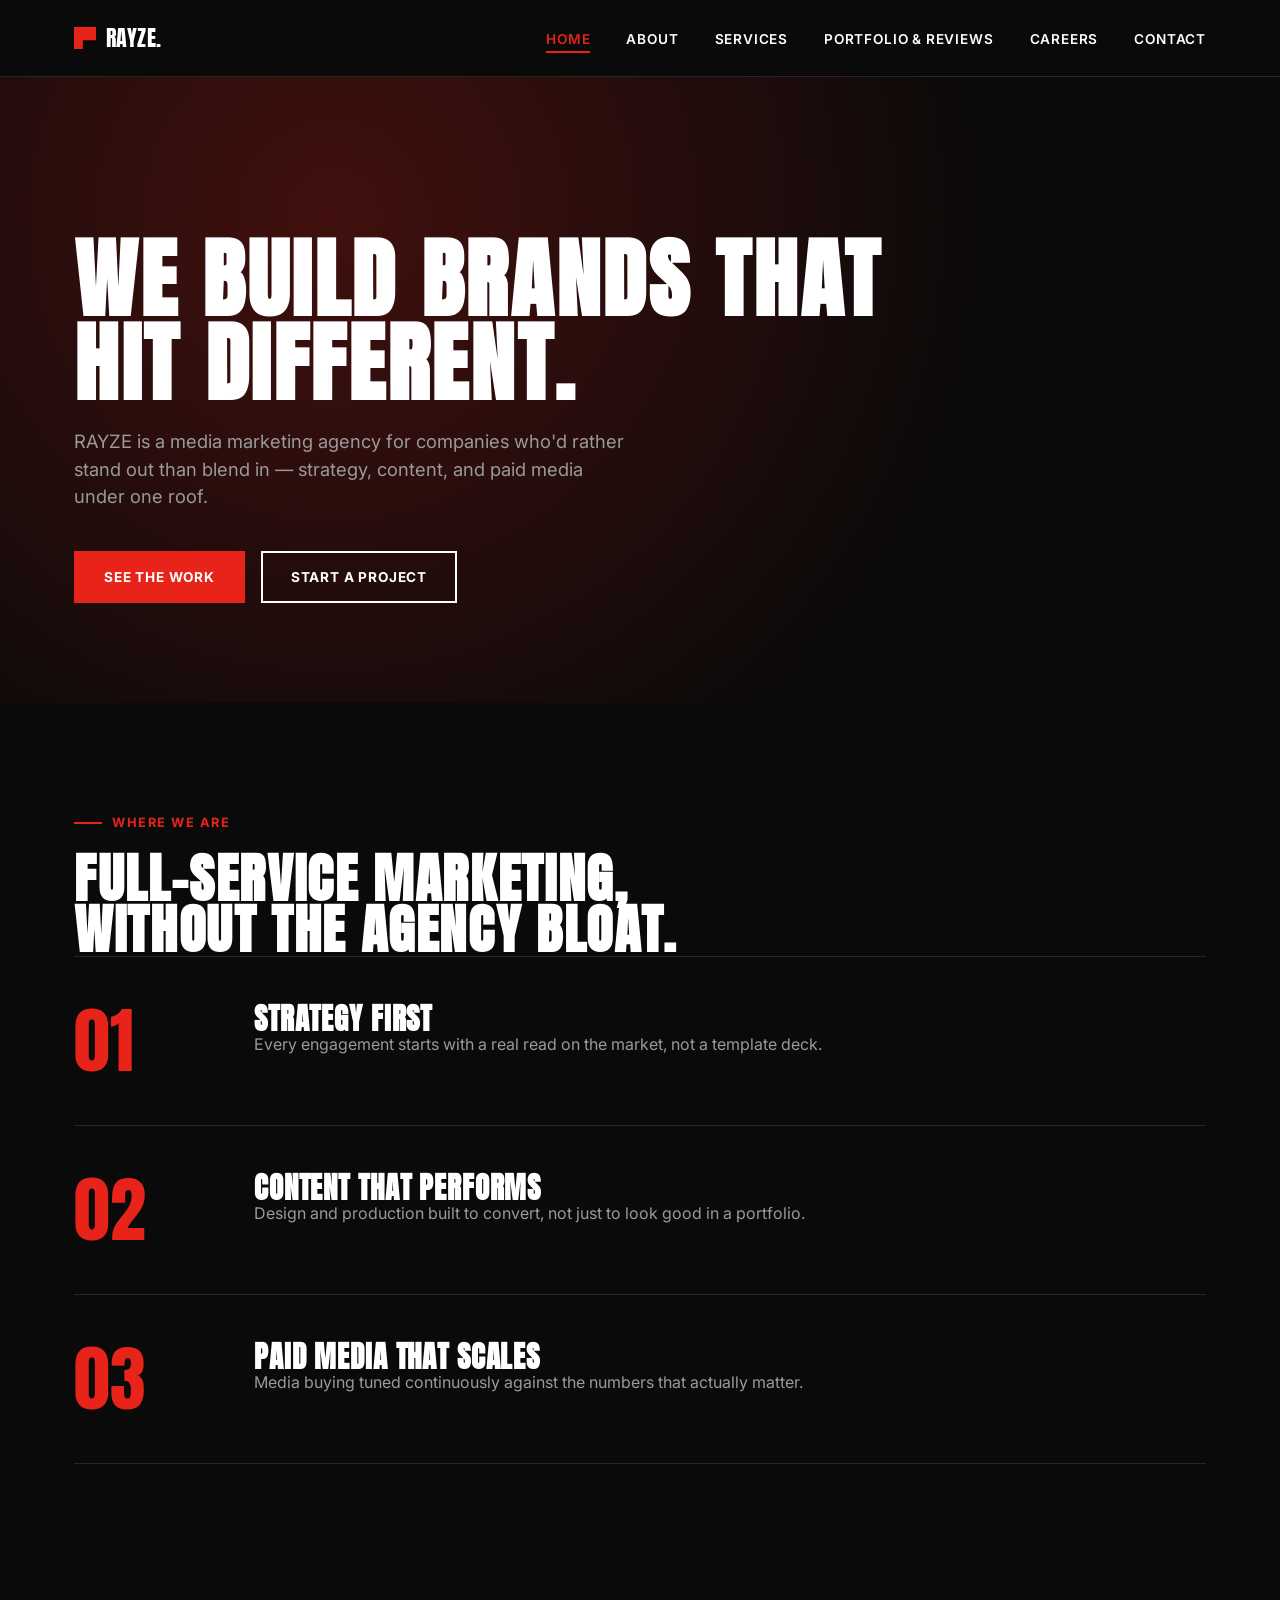
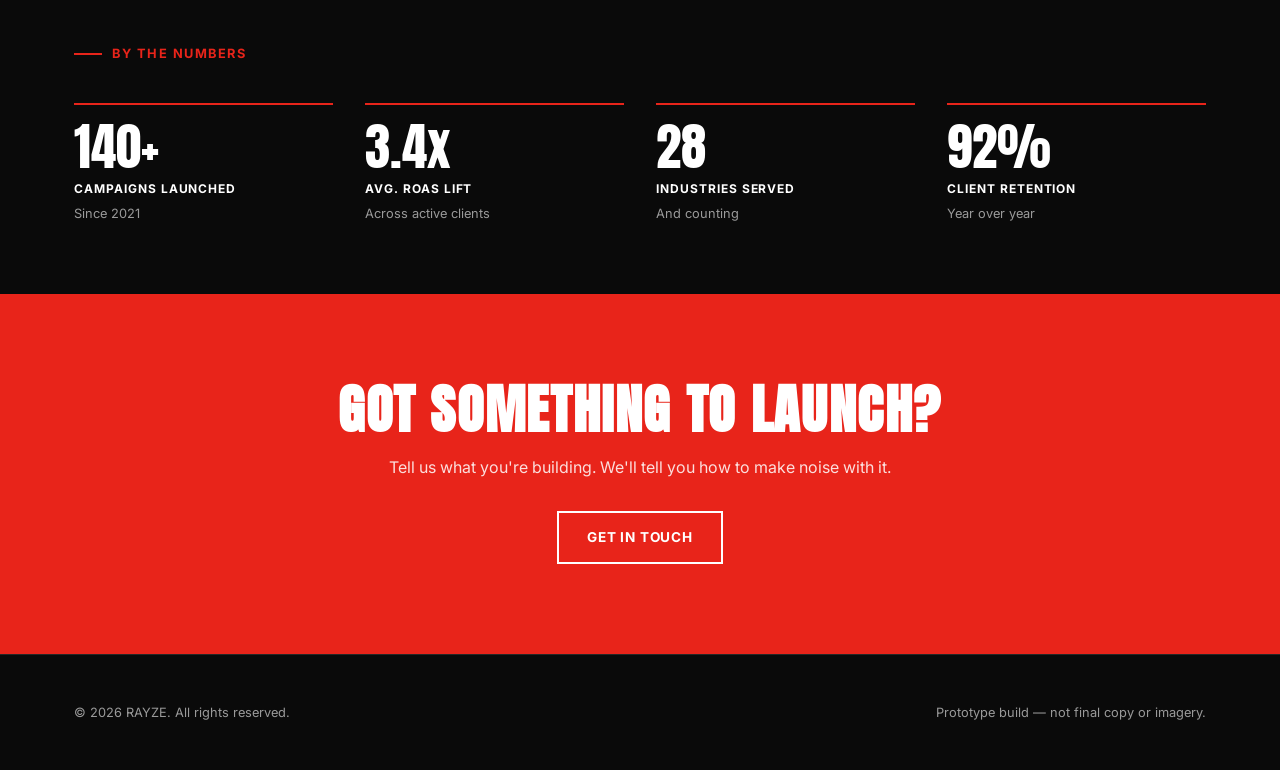
==== frontend/index.html @ 59b3254e "Initial commit: FastAPI backend scaffold + frontend prototype" ====
<!doctype html>
<html lang="en">
<head>
<meta charset="UTF-8">
<meta name="viewport" content="width=device-width, initial-scale=1.0">
<title>RAYZE — Media Marketing Agency</title>
<link rel="stylesheet" href="css/style.css">
</head>
<body>

<header class="site-header">
  <div class="container">
    <a href="index.html" class="logo"><span class="logo-mark"></span>RAYZE.</a>
    <nav>
      <ul class="nav-links">
        <li><a href="index.html">Home</a></li>
        <li><a href="about.html">About</a></li>
        <li><a href="services.html">Services</a></li>
        <li><a href="work.html">Portfolio &amp; Reviews</a></li>
        <li><a href="careers.html">Careers</a></li>
        <li><a href="contact.html">Contact</a></li>
      </ul>
    </nav>
    <button class="nav-toggle" aria-label="Toggle menu">Menu</button>
  </div>
</header>

<main>

  <section class="hero">
    <div class="container">
      <h1>We build brands that hit different.</h1>
      <p class="lede">RAYZE is a media marketing agency for companies who'd rather stand out
        than blend in — strategy, content, and paid media under one roof.</p>
      <div class="actions">
        <a href="work.html" class="btn btn-primary">See the work</a>
        <a href="contact.html" class="btn">Start a project</a>
      </div>
    </div>
  </section>

  <section class="section">
    <div class="container">
      <div class="overline">Where we are</div>
      <h2 class="reveal">Full-service marketing,<br>without the agency bloat.</h2>

      <div class="numbered-section reveal">
        <div class="num">01</div>
        <div>
          <h3>Strategy first</h3>
          <p>Every engagement starts with a real read on the market, not a template deck.</p>
        </div>
      </div>
      <div class="numbered-section reveal">
        <div class="num">02</div>
        <div>
          <h3>Content that performs</h3>
          <p>Design and production built to convert, not just to look good in a portfolio.</p>
        </div>
      </div>
      <div class="numbered-section reveal">
        <div class="num">03</div>
        <div>
          <h3>Paid media that scales</h3>
          <p>Media buying tuned continuously against the numbers that actually matter.</p>
        </div>
      </div>
    </div>
  </section>

  <section class="section-tight">
    <div class="container reveal">
      <div class="overline">By the numbers</div>
      <div class="stats-row">
        <div class="stat">
          <div class="stat-number">140+</div>
          <div class="stat-label">Campaigns launched</div>
          <div class="stat-delta">Since 2021</div>
        </div>
        <div class="stat">
          <div class="stat-number">3.4x</div>
          <div class="stat-label">Avg. ROAS lift</div>
          <div class="stat-delta">Across active clients</div>
        </div>
        <div class="stat">
          <div class="stat-number">28</div>
          <div class="stat-label">Industries served</div>
          <div class="stat-delta">And counting</div>
        </div>
        <div class="stat">
          <div class="stat-number">92%</div>
          <div class="stat-label">Client retention</div>
          <div class="stat-delta">Year over year</div>
        </div>
      </div>
    </div>
  </section>

  <section class="cta-block reveal">
    <div class="container">
      <h2>Got something to launch?</h2>
      <p>Tell us what you're building. We'll tell you how to make noise with it.</p>
      <a href="contact.html" class="btn">Get in touch</a>
    </div>
  </section>

</main>

<footer class="site-footer">
  <div class="container">
    <span>&copy; 2026 RAYZE. All rights reserved.</span>
    <span>Prototype build — not final copy or imagery.</span>
  </div>
</footer>

<script type="module" src="js/main.js"></script>
</body>
</html>
---- frontend/css/style.css ----
@import url('https://fonts.googleapis.com/css2?family=Anton&family=Inter:wght@400;500;600;700&display=swap');

:root {
  --bg: #0a0a0a;
  --bg-raised: #141414;
  --red: #e8241a;
  --white: #ffffff;
  --muted: #9a9a9a;
  --border: #262626;

  --font-display: 'Anton', Impact, 'Arial Narrow Bold', sans-serif;
  --font-body: 'Inter', -apple-system, Segoe UI, sans-serif;

  --container: 1180px;
  --gutter: 24px;
}

* { box-sizing: border-box; }

html { scroll-behavior: smooth; }

body {
  margin: 0;
  background: var(--bg);
  color: var(--white);
  font-family: var(--font-body);
  font-weight: 400;
  line-height: 1.5;
  -webkit-font-smoothing: antialiased;
}

img { max-width: 100%; display: block; }

a { color: inherit; text-decoration: none; }

.container {
  max-width: var(--container);
  margin: 0 auto;
  padding: 0 var(--gutter);
}

h1, h2, h3 {
  font-family: var(--font-display);
  text-transform: uppercase;
  letter-spacing: 0.03em;
  line-height: 0.95;
  margin: 0;
}

h1 { font-size: clamp(2.6rem, 7vw, 5.5rem); }
h2 { font-size: clamp(2rem, 4.5vw, 3.4rem); }
h3 { font-size: clamp(1.3rem, 2.5vw, 1.8rem); }

p { color: var(--muted); margin: 0; }

/* ---------- Header / Nav ---------- */

.site-header {
  position: sticky;
  top: 0;
  z-index: 50;
  background: rgba(10, 10, 10, 0.9);
  backdrop-filter: blur(6px);
  border-bottom: 1px solid var(--border);
}

.site-header .container {
  display: flex;
  align-items: center;
  justify-content: space-between;
  height: 76px;
}

.logo {
  display: flex;
  align-items: center;
  gap: 10px;
  font-family: var(--font-display);
  font-size: 1.4rem;
  letter-spacing: 0.02em;
}

.logo-mark {
  width: 22px;
  height: 22px;
  background: var(--red);
  clip-path: polygon(0 0, 100% 0, 100% 60%, 40% 60%, 40% 100%, 0 100%);
}

.nav-links {
  display: flex;
  gap: 36px;
  list-style: none;
  margin: 0;
  padding: 0;
}

.nav-links a {
  position: relative;
  font-size: 0.85rem;
  font-weight: 600;
  text-transform: uppercase;
  letter-spacing: 0.06em;
  padding: 6px 0;
}

.nav-links a::after {
  content: '';
  position: absolute;
  left: 0;
  bottom: 0;
  width: 100%;
  height: 2px;
  background: var(--red);
  transform: scaleX(0);
  transform-origin: right;
  transition: transform 0.3s ease;
}

.nav-links a:hover::after,
.nav-links a.active::after {
  transform: scaleX(1);
  transform-origin: left;
}

.nav-links a.active { color: var(--red); }

.nav-toggle {
  display: none;
  background: none;
  border: 1px solid var(--border);
  color: var(--white);
  font-size: 0.8rem;
  text-transform: uppercase;
  letter-spacing: 0.06em;
  padding: 8px 14px;
  cursor: pointer;
}

@media (max-width: 780px) {
  .nav-links {
    position: absolute;
    top: 76px;
    left: 0;
    right: 0;
    background: var(--bg);
    border-bottom: 1px solid var(--border);
    flex-direction: column;
    gap: 0;
    padding: 8px var(--gutter) 20px;
    display: none;
  }
  .nav-links.open { display: flex; }
  .nav-links a { display: block; padding: 12px 0; }
  .nav-toggle { display: block; }
}

/* ---------- Buttons ---------- */

.btn {
  display: inline-flex;
  align-items: center;
  gap: 10px;
  padding: 14px 28px;
  font-family: var(--font-body);
  font-weight: 700;
  font-size: 0.85rem;
  text-transform: uppercase;
  letter-spacing: 0.06em;
  border: 2px solid var(--white);
  background: transparent;
  color: var(--white);
  cursor: pointer;
  transition: background 0.25s ease, color 0.25s ease, border-color 0.25s ease;
}

.btn:hover { background: var(--white); color: var(--bg); }

.btn-primary {
  border-color: var(--red);
  background: var(--red);
  color: var(--white);
}

.btn-primary:hover {
  background: transparent;
  color: var(--red);
}

/* ---------- Sections / layout helpers ---------- */

.section { padding: 110px 0; }
.section-tight { padding: 70px 0; }

.overline {
  display: flex;
  align-items: center;
  gap: 10px;
  font-size: 0.8rem;
  font-weight: 700;
  text-transform: uppercase;
  letter-spacing: 0.12em;
  color: var(--red);
  margin-bottom: 20px;
}

.overline::before {
  content: '';
  width: 28px;
  height: 2px;
  background: var(--red);
}

.numbered-section {
  display: grid;
  grid-template-columns: 140px 1fr;
  gap: 40px;
  padding: 48px 0;
  border-top: 1px solid var(--border);
}

.numbered-section:last-child { border-bottom: 1px solid var(--border); }

.numbered-section .num {
  font-family: var(--font-display);
  font-size: 4.5rem;
  color: var(--red);
  line-height: 1;
}

@media (max-width: 640px) {
  .numbered-section { grid-template-columns: 1fr; gap: 12px; }
  .numbered-section .num { font-size: 3rem; }
}

.grid-2 { display: grid; grid-template-columns: 1fr 1fr; gap: 40px; }
.grid-3 { display: grid; grid-template-columns: repeat(3, 1fr); gap: 32px; }
@media (max-width: 900px) { .grid-2, .grid-3 { grid-template-columns: 1fr; } }

/* ---------- Stat callouts ---------- */

.stats-row {
  display: grid;
  grid-template-columns: repeat(4, 1fr);
  gap: 32px;
  margin-top: 40px;
}

@media (max-width: 780px) { .stats-row { grid-template-columns: repeat(2, 1fr); } }

.stat {
  border-top: 2px solid var(--red);
  padding-top: 16px;
}

.stat .stat-number {
  font-family: var(--font-display);
  font-size: clamp(2.4rem, 4vw, 3.4rem);
  line-height: 1;
}

.stat .stat-label {
  margin-top: 8px;
  font-size: 0.75rem;
  font-weight: 700;
  text-transform: uppercase;
  letter-spacing: 0.08em;
  color: var(--white);
}

.stat .stat-delta {
  margin-top: 6px;
  font-size: 0.8rem;
  color: var(--muted);
}

/* ---------- Red full-bleed CTA block ---------- */

.cta-block {
  background: var(--red);
  padding: 90px 0;
  text-align: center;
}

.cta-block h2 { color: var(--white); }
.cta-block p { color: rgba(255,255,255,0.85); max-width: 560px; margin: 20px auto 32px; }
.cta-block .btn { border-color: var(--white); }
.cta-block .btn:hover { background: var(--white); color: var(--red); }

/* ---------- Hero ---------- */

.hero {
  position: relative;
  padding: 160px 0 100px;
  overflow: hidden;
}

.hero::before {
  content: '';
  position: absolute;
  inset: -20% -10%;
  background: radial-gradient(circle at 30% 30%, rgba(232,36,26,0.25), transparent 55%);
  z-index: 0;
  transform: translateY(var(--parallax, 0px));
  will-change: transform;
}

.hero .container { position: relative; z-index: 1; }

.hero h1 { max-width: 900px; }
.hero p.lede { font-size: 1.15rem; max-width: 560px; margin-top: 24px; }
.hero .actions { margin-top: 40px; display: flex; gap: 16px; flex-wrap: wrap; }

/* ---------- Cards ---------- */

.card {
  background: var(--bg-raised);
  border: 1px solid var(--border);
  padding: 24px;
  display: flex;
  flex-direction: column;
  gap: 12px;
}

.portfolio-card .cover {
  width: 100%;
  aspect-ratio: 4 / 3;
  background: linear-gradient(135deg, #1c1c1c, #262626);
  border: 1px solid var(--border);
  display: flex;
  align-items: center;
  justify-content: center;
  color: var(--muted);
  font-size: 0.75rem;
  text-transform: uppercase;
  letter-spacing: 0.08em;
  overflow: hidden;
}

.portfolio-card .cover img { width: 100%; height: 100%; object-fit: cover; }

.portfolio-card .category {
  font-size: 0.7rem;
  font-weight: 700;
  text-transform: uppercase;
  letter-spacing: 0.08em;
  color: var(--red);
}

.review-card .stars { color: var(--red); letter-spacing: 3px; font-size: 0.9rem; }
.review-card .quote { color: var(--white); font-size: 1.05rem; }
.review-card .client { font-size: 0.8rem; text-transform: uppercase; letter-spacing: 0.06em; color: var(--muted); }

.job-card { flex-direction: row; align-items: center; justify-content: space-between; flex-wrap: wrap; gap: 16px; }
.job-card .meta { font-size: 0.78rem; color: var(--muted); text-transform: uppercase; letter-spacing: 0.06em; }

.empty-state {
  border: 1px dashed var(--border);
  padding: 48px 24px;
  text-align: center;
  color: var(--muted);
  text-transform: uppercase;
  font-size: 0.85rem;
  letter-spacing: 0.06em;
}

/* ---------- Forms ---------- */

.form-field { margin-bottom: 22px; }

.form-field label {
  display: block;
  font-size: 0.75rem;
  font-weight: 700;
  text-transform: uppercase;
  letter-spacing: 0.08em;
  margin-bottom: 8px;
  color: var(--white);
}

.form-field input,
.form-field textarea {
  width: 100%;
  background: var(--bg-raised);
  border: 1px solid var(--border);
  color: var(--white);
  font-family: var(--font-body);
  font-size: 0.95rem;
  padding: 14px 16px;
  border-radius: 0;
}

.form-field input:focus,
.form-field textarea:focus {
  outline: none;
  border-color: var(--red);
}

.form-field textarea { resize: vertical; min-height: 140px; }

.honeypot-field {
  position: absolute;
  left: -9999px;
  width: 1px;
  height: 1px;
  overflow: hidden;
}

.form-status {
  margin-top: 18px;
  font-size: 0.85rem;
  font-weight: 600;
}

.form-status.success { color: #3fbf6f; }
.form-status.error { color: var(--red); }

/* ---------- Footer ---------- */

.site-footer {
  border-top: 1px solid var(--border);
  padding: 48px 0;
  color: var(--muted);
  font-size: 0.8rem;
}

.site-footer .container {
  display: flex;
  justify-content: space-between;
  flex-wrap: wrap;
  gap: 16px;
}

/* ---------- Scroll reveal ---------- */

.reveal {
  opacity: 0;
  transform: translateY(24px);
  transition: opacity 0.7s ease, transform 0.7s ease;
}

.reveal.in-view {
  opacity: 1;
  transform: translateY(0);
}

/* ---------- Utility ---------- */

.back-link {
  display: inline-flex;
  align-items: center;
  gap: 8px;
  font-size: 0.8rem;
  font-weight: 700;
  text-transform: uppercase;
  letter-spacing: 0.06em;
  color: var(--muted);
  margin-bottom: 32px;
}

.back-link:hover { color: var(--red); }
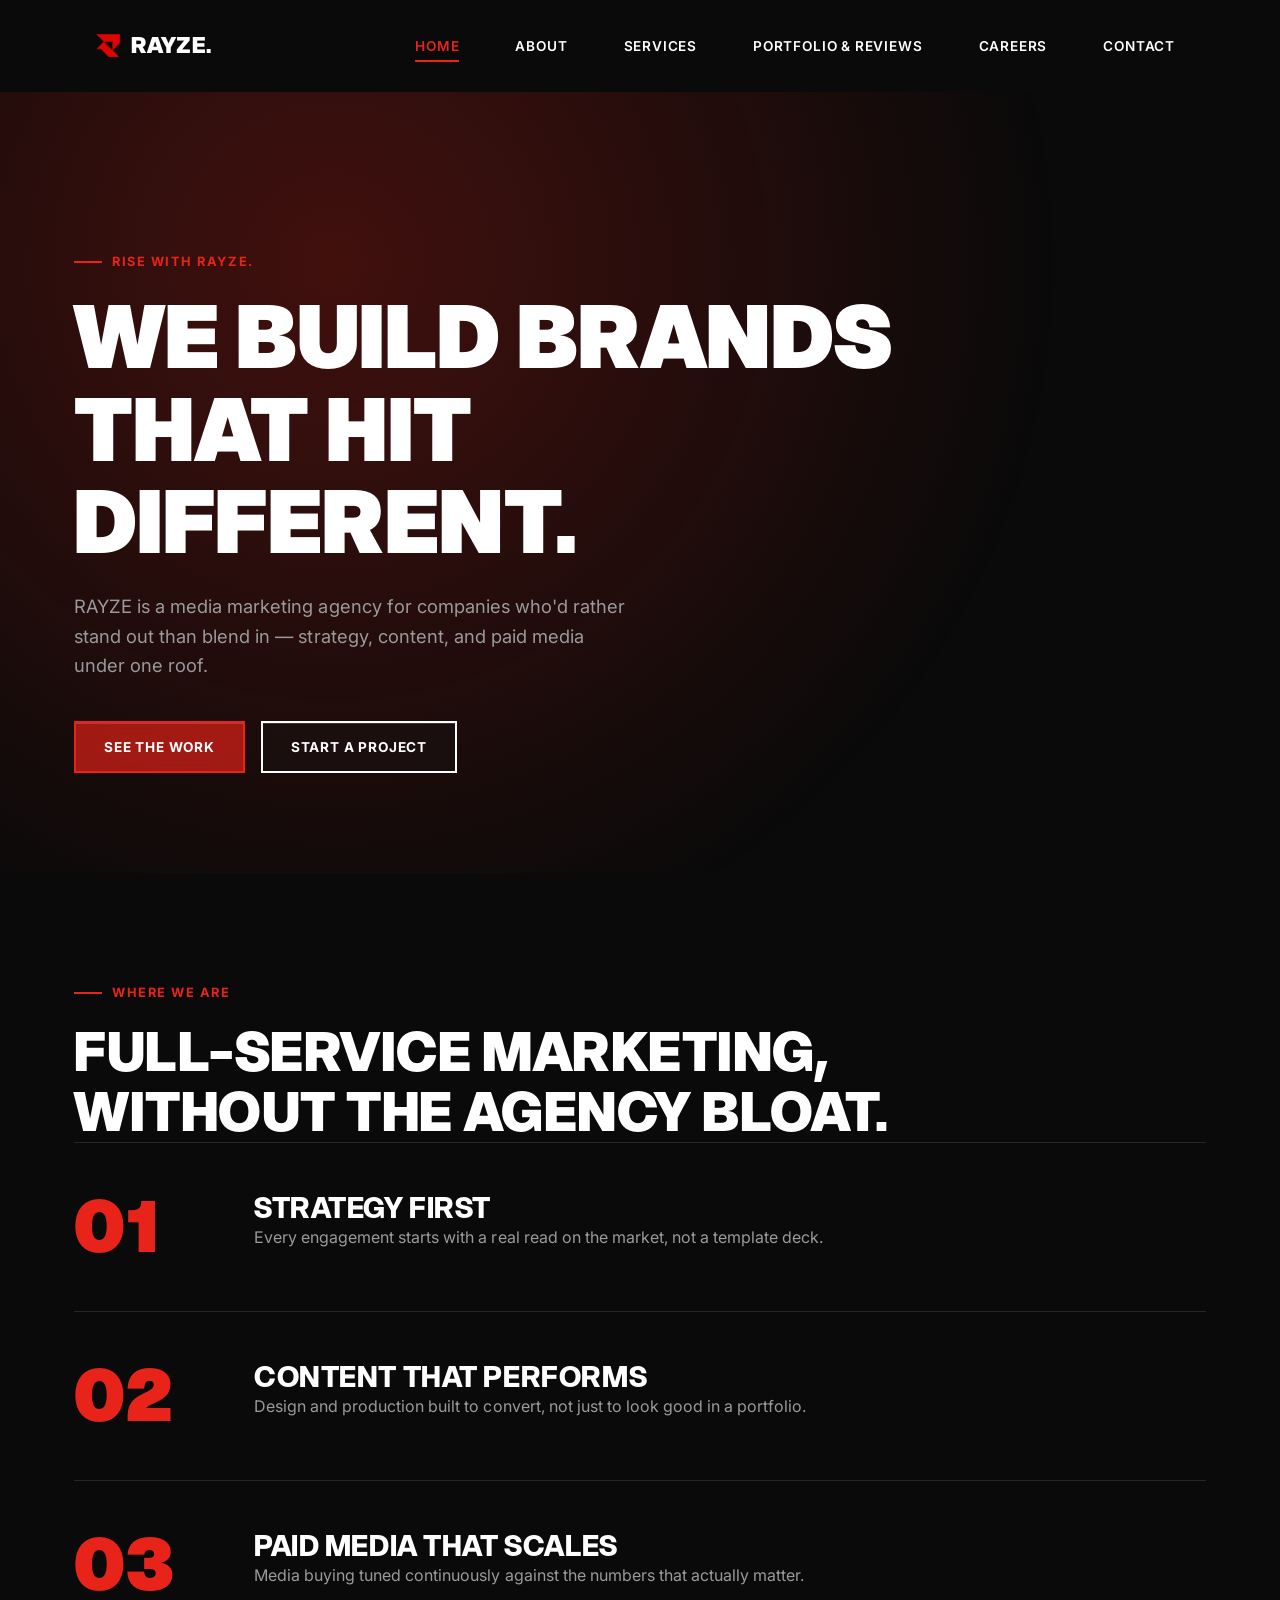
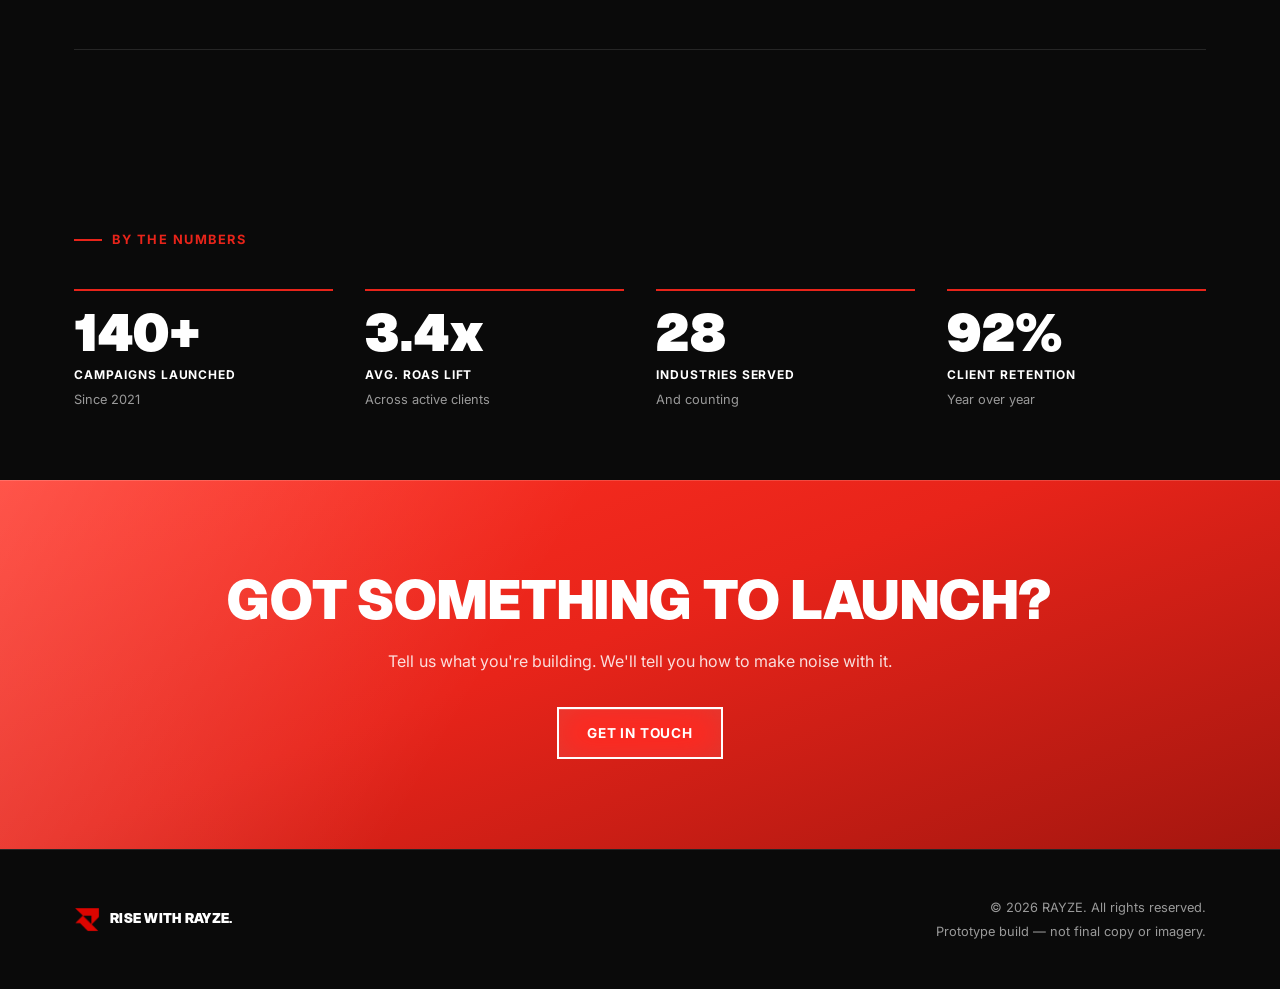
==== commit 9c28d835: "Add admin panel, reviews marquee, liquid glass theme, JWKS auth, navbar redesign" ====
--- a/frontend/index.html
+++ b/frontend/index.html
@@ -5,23 +5,33 @@
 <meta name="viewport" content="width=device-width, initial-scale=1.0">
 <title>RAYZE — Media Marketing Agency</title>
 <link rel="stylesheet" href="css/style.css">
+<link rel="icon" type="image/png" sizes="32x32" href="favicon-32.png">
+<link rel="icon" type="image/png" sizes="16x16" href="favicon-16.png">
+<link rel="apple-touch-icon" href="apple-touch-icon.png">
 </head>
 <body>
 
 <header class="site-header">
   <div class="container">
-    <a href="index.html" class="logo"><span class="logo-mark"></span>RAYZE.</a>
-    <nav>
-      <ul class="nav-links">
-        <li><a href="index.html">Home</a></li>
-        <li><a href="about.html">About</a></li>
-        <li><a href="services.html">Services</a></li>
-        <li><a href="work.html">Portfolio &amp; Reviews</a></li>
-        <li><a href="careers.html">Careers</a></li>
-        <li><a href="contact.html">Contact</a></li>
-      </ul>
-    </nav>
-    <button class="nav-toggle" aria-label="Toggle menu">Menu</button>
+    <div class="nav-bar">
+      <a href="index.html" class="logo"><img src="logos/mark-red.png" class="logo-mark-img" alt="RAYZE">RAYZE.</a>
+      <nav>
+        <span class="nav-highlight" aria-hidden="true"></span>
+        <ul class="nav-links">
+          <li><a href="index.html">Home</a></li>
+          <li><a href="about.html">About</a></li>
+          <li><a href="services.html">Services</a></li>
+          <li><a href="work.html">Portfolio &amp; Reviews</a></li>
+          <li><a href="careers.html">Careers</a></li>
+          <li><a href="contact.html">Contact</a></li>
+        </ul>
+      </nav>
+      <button class="nav-toggle" aria-label="Toggle menu" aria-expanded="false">
+        <span class="nav-toggle-bar"></span>
+        <span class="nav-toggle-bar"></span>
+        <span class="nav-toggle-bar"></span>
+      </button>
+    </div>
   </div>
 </header>
 
@@ -29,6 +39,7 @@
 
   <section class="hero">
     <div class="container">
+      <div class="overline">Rise with RAYZE.</div>
       <h1>We build brands that hit different.</h1>
       <p class="lede">RAYZE is a media marketing agency for companies who'd rather stand out
         than blend in — strategy, content, and paid media under one roof.</p>
@@ -96,6 +107,19 @@
     </div>
   </section>
 
+  <section class="section-tight reviews-marquee-section">
+    <div class="marquee-glow" aria-hidden="true">
+      <span class="marquee-glow-blob marquee-glow-blob-1"></span>
+      <span class="marquee-glow-blob marquee-glow-blob-2"></span>
+      <span class="marquee-glow-blob marquee-glow-blob-3"></span>
+    </div>
+    <div class="marquee">
+      <div class="marquee-track" id="marquee-track">
+        <p class="marquee-loading">Loading reviews…</p>
+      </div>
+    </div>
+  </section>
+
   <section class="cta-block reveal">
     <div class="container">
       <h2>Got something to launch?</h2>
@@ -108,11 +132,18 @@
 
 <footer class="site-footer">
   <div class="container">
-    <span>&copy; 2026 RAYZE. All rights reserved.</span>
-    <span>Prototype build — not final copy or imagery.</span>
+    <div class="footer-brand">
+      <img src="logos/mark-red.png" class="logo-mark-img" alt="RAYZE">
+      <span class="footer-tagline">Rise with RAYZE.</span>
+    </div>
+    <div class="footer-meta">
+      <span>&copy; 2026 RAYZE. All rights reserved.</span>
+      <span>Prototype build — not final copy or imagery.</span>
+    </div>
   </div>
 </footer>
 
 <script type="module" src="js/main.js"></script>
+<script type="module" src="js/reviews-marquee.js"></script>
 </body>
 </html>
--- a/frontend/css/style.css
+++ b/frontend/css/style.css
@@ -1,4 +1,28 @@
-@import url('https://fonts.googleapis.com/css2?family=Anton&family=Inter:wght@400;500;600;700&display=swap');
+@import url('https://fonts.googleapis.com/css2?family=Inter:wght@400;500;600;700&display=swap');
+
+/* Delight: primary heading font. One family, three weights -- the browser
+   picks the right file based on the `font-weight` applied to the element. */
+@font-face {
+  font-family: 'Delight';
+  src: url('../fonts/Delight-Bold.otf') format('opentype');
+  font-weight: 700;
+  font-style: normal;
+  font-display: swap;
+}
+@font-face {
+  font-family: 'Delight';
+  src: url('../fonts/Delight-ExtraBold.otf') format('opentype');
+  font-weight: 800;
+  font-style: normal;
+  font-display: swap;
+}
+@font-face {
+  font-family: 'Delight';
+  src: url('../fonts/Delight-Black.otf') format('opentype');
+  font-weight: 900;
+  font-style: normal;
+  font-display: swap;
+}
 
 :root {
   --bg: #0a0a0a;
@@ -8,11 +32,20 @@
   --muted: #9a9a9a;
   --border: #262626;
 
-  --font-display: 'Anton', Impact, 'Arial Narrow Bold', sans-serif;
+  --font-display: 'Delight', 'Inter', -apple-system, Segoe UI, sans-serif;
   --font-body: 'Inter', -apple-system, Segoe UI, sans-serif;
 
   --container: 1180px;
   --gutter: 24px;
+
+  /* Liquid glass: translucency + blur + a soft top-edge highlight, kept
+     sharp-edged (0 border-radius everywhere) per the brand's "no rounded
+     UI" rule -- the glass look comes entirely from light/blur, not shape. */
+  --glass-bg: rgba(20, 20, 20, 0.5);
+  --glass-bg-strong: rgba(10, 10, 10, 0.72);
+  --glass-border: rgba(255, 255, 255, 0.1);
+  --glass-highlight: inset 0 1px 0 rgba(255, 255, 255, 0.16);
+  --glass-blur: blur(18px) saturate(160%);
 }
 
 * { box-sizing: border-box; }
@@ -42,33 +75,76 @@
 h1, h2, h3 {
   font-family: var(--font-display);
   text-transform: uppercase;
-  letter-spacing: 0.03em;
-  line-height: 0.95;
   margin: 0;
 }
 
-h1 { font-size: clamp(2.6rem, 7vw, 5.5rem); }
-h2 { font-size: clamp(2rem, 4.5vw, 3.4rem); }
-h3 { font-size: clamp(1.3rem, 2.5vw, 1.8rem); }
-
-p { color: var(--muted); margin: 0; }
+h1 {
+  font-weight: 900; /* Delight Black */
+  font-size: clamp(2.6rem, 7vw, 5.5rem);
+  line-height: 1.05;
+  letter-spacing: 0.005em;
+}
+
+h2 {
+  font-weight: 800; /* Delight ExtraBold */
+  font-size: clamp(2rem, 4.5vw, 3.4rem);
+  line-height: 1.1;
+  letter-spacing: 0.01em;
+}
+
+h3 {
+  font-weight: 700; /* Delight Bold */
+  font-size: clamp(1.3rem, 2.5vw, 1.8rem);
+  line-height: 1.2;
+  letter-spacing: 0.02em;
+}
+
+p {
+  color: var(--muted);
+  margin: 0;
+  line-height: 1.6;
+  letter-spacing: 0.001em;
+}
 
 /* ---------- Header / Nav ---------- */
+/* A floating bar that narrows, blurs, and gains a shadow once the page is
+   scrolled (`.site-header.scrolled`, toggled in main.js) -- deliberately
+   sharp-edged (no border-radius), not a rounded pill, to match the rest of
+   the site's brand system. */
 
 .site-header {
   position: sticky;
   top: 0;
   z-index: 50;
-  background: rgba(10, 10, 10, 0.9);
-  backdrop-filter: blur(6px);
-  border-bottom: 1px solid var(--border);
+  padding: 14px 0;
 }
 
 .site-header .container {
+  display: block;
+}
+
+.nav-bar {
+  position: relative;
   display: flex;
   align-items: center;
   justify-content: space-between;
-  height: 76px;
+  height: 64px;
+  max-width: 100%;
+  margin: 0 auto;
+  padding: 0 20px;
+  background: transparent;
+  border: 1px solid transparent;
+  transition: max-width 0.4s cubic-bezier(0.16, 1, 0.3, 1),
+    background-color 0.4s ease, border-color 0.4s ease, box-shadow 0.4s ease;
+}
+
+.site-header.scrolled .nav-bar {
+  max-width: 1060px;
+  background: var(--glass-bg-strong);
+  backdrop-filter: var(--glass-blur);
+  -webkit-backdrop-filter: var(--glass-blur);
+  border-color: var(--glass-border);
+  box-shadow: var(--glass-highlight), 0 16px 40px rgba(0, 0, 0, 0.5);
 }
 
 .logo {
@@ -76,40 +152,71 @@
   align-items: center;
   gap: 10px;
   font-family: var(--font-display);
+  font-weight: 800;
   font-size: 1.4rem;
   letter-spacing: 0.02em;
-}
-
-.logo-mark {
-  width: 22px;
-  height: 22px;
-  background: var(--red);
-  clip-path: polygon(0 0, 100% 0, 100% 60%, 40% 60%, 40% 100%, 0 100%);
+  flex-shrink: 0;
+}
+
+.logo-mark-img {
+  width: 26px;
+  height: 26px;
+  object-fit: contain;
+  display: block;
+}
+
+.site-header nav {
+  position: relative;
 }
 
 .nav-links {
   display: flex;
+  align-items: center;
   gap: 36px;
   list-style: none;
   margin: 0;
   padding: 0;
-}
+  transition: gap 0.4s cubic-bezier(0.16, 1, 0.3, 1);
+}
+
+.site-header.scrolled .nav-links {
+  gap: 22px;
+}
+
+.nav-highlight {
+  position: absolute;
+  top: 0;
+  left: 0;
+  height: 100%;
+  width: 0;
+  background: var(--bg-raised);
+  border: 1px solid var(--border);
+  opacity: 0;
+  z-index: 0;
+  pointer-events: none;
+  transition: transform 0.3s cubic-bezier(0.16, 1, 0.3, 1),
+    width 0.3s cubic-bezier(0.16, 1, 0.3, 1), opacity 0.2s ease;
+}
+
+.nav-links li { position: relative; z-index: 1; }
 
 .nav-links a {
   position: relative;
+  display: inline-block;
   font-size: 0.85rem;
   font-weight: 600;
   text-transform: uppercase;
   letter-spacing: 0.06em;
-  padding: 6px 0;
+  padding: 6px 10px;
+  white-space: nowrap;
 }
 
 .nav-links a::after {
   content: '';
   position: absolute;
-  left: 0;
+  left: 10px;
+  right: 10px;
   bottom: 0;
-  width: 100%;
   height: 2px;
   background: var(--red);
   transform: scaleX(0);
@@ -127,32 +234,74 @@
 
 .nav-toggle {
   display: none;
-  background: none;
-  border: 1px solid var(--border);
-  color: var(--white);
-  font-size: 0.8rem;
-  text-transform: uppercase;
-  letter-spacing: 0.06em;
-  padding: 8px 14px;
+  flex-direction: column;
+  align-items: center;
+  justify-content: center;
+  gap: 5px;
+  width: 40px;
+  height: 36px;
+  background: var(--glass-bg);
+  backdrop-filter: var(--glass-blur);
+  -webkit-backdrop-filter: var(--glass-blur);
+  border: 1px solid var(--glass-border);
+  box-shadow: var(--glass-highlight);
+  padding: 0;
   cursor: pointer;
+  flex-shrink: 0;
+}
+
+.nav-toggle-bar {
+  width: 18px;
+  height: 2px;
+  background: var(--white);
+  transition: transform 0.3s ease, opacity 0.2s ease;
+}
+
+.nav-toggle[aria-expanded="true"] .nav-toggle-bar:nth-child(1) {
+  transform: translateY(7px) rotate(45deg);
+}
+.nav-toggle[aria-expanded="true"] .nav-toggle-bar:nth-child(2) {
+  opacity: 0;
+}
+.nav-toggle[aria-expanded="true"] .nav-toggle-bar:nth-child(3) {
+  transform: translateY(-7px) rotate(-45deg);
 }
 
 @media (max-width: 780px) {
+  /* .nav-links being absolutely positioned means <nav> no longer has any
+     in-flow content and collapses to ~0 width -- without this, .nav-links's
+     left:0/right:0 anchors to that collapsed box instead of the full bar. */
+  .site-header nav { position: static; }
+
   .nav-links {
     position: absolute;
-    top: 76px;
+    top: 100%;
     left: 0;
     right: 0;
-    background: var(--bg);
-    border-bottom: 1px solid var(--border);
+    background: var(--glass-bg-strong);
+    backdrop-filter: var(--glass-blur);
+    -webkit-backdrop-filter: var(--glass-blur);
+    border: 1px solid var(--glass-border);
+    border-top: none;
+    box-shadow: var(--glass-highlight), 0 16px 40px rgba(0, 0, 0, 0.5);
     flex-direction: column;
+    align-items: stretch;
     gap: 0;
-    padding: 8px var(--gutter) 20px;
-    display: none;
+    max-height: 0;
+    opacity: 0;
+    overflow: hidden;
+    padding: 0 20px;
+    transition: max-height 0.35s cubic-bezier(0.16, 1, 0.3, 1),
+      opacity 0.25s ease, padding 0.35s ease;
   }
-  .nav-links.open { display: flex; }
+  .nav-links.open {
+    max-height: 420px;
+    opacity: 1;
+    padding: 8px 20px 20px;
+  }
   .nav-links a { display: block; padding: 12px 0; }
-  .nav-toggle { display: block; }
+  .nav-highlight { display: none; }
+  .nav-toggle { display: flex; }
 }
 
 /* ---------- Buttons ---------- */
@@ -168,7 +317,10 @@
   text-transform: uppercase;
   letter-spacing: 0.06em;
   border: 2px solid var(--white);
-  background: transparent;
+  background: var(--glass-bg);
+  backdrop-filter: var(--glass-blur);
+  -webkit-backdrop-filter: var(--glass-blur);
+  box-shadow: var(--glass-highlight);
   color: var(--white);
   cursor: pointer;
   transition: background 0.25s ease, color 0.25s ease, border-color 0.25s ease;
@@ -178,7 +330,7 @@
 
 .btn-primary {
   border-color: var(--red);
-  background: var(--red);
+  background: rgba(232, 36, 26, 0.65);
   color: var(--white);
 }
 
@@ -223,9 +375,11 @@
 
 .numbered-section .num {
   font-family: var(--font-display);
+  font-weight: 900;
   font-size: 4.5rem;
   color: var(--red);
   line-height: 1;
+  letter-spacing: 0.01em;
 }
 
 @media (max-width: 640px) {
@@ -255,8 +409,10 @@
 
 .stat .stat-number {
   font-family: var(--font-display);
+  font-weight: 900;
   font-size: clamp(2.4rem, 4vw, 3.4rem);
   line-height: 1;
+  letter-spacing: 0.01em;
 }
 
 .stat .stat-label {
@@ -277,14 +433,35 @@
 /* ---------- Red full-bleed CTA block ---------- */
 
 .cta-block {
-  background: var(--red);
+  position: relative;
+  background: linear-gradient(160deg, #ff2f22 0%, var(--red) 45%, #a4160f 100%);
   padding: 90px 0;
   text-align: center;
-}
+  overflow: hidden;
+  box-shadow: var(--glass-highlight);
+}
+
+/* Glass sheen: a soft diagonal highlight, not literal see-through
+   transparency -- keeps the block's punch as a high-contrast break while
+   still reading as "glass" rather than flat solid color. */
+.cta-block::before {
+  content: '';
+  position: absolute;
+  inset: 0;
+  background: linear-gradient(120deg, rgba(255, 255, 255, 0.18) 0%, rgba(255, 255, 255, 0) 40%);
+  pointer-events: none;
+}
+
+.cta-block .container { position: relative; z-index: 1; }
 
 .cta-block h2 { color: var(--white); }
 .cta-block p { color: rgba(255,255,255,0.85); max-width: 560px; margin: 20px auto 32px; }
-.cta-block .btn { border-color: var(--white); }
+.cta-block .btn {
+  border-color: var(--white);
+  background: rgba(255, 255, 255, 0.12);
+  backdrop-filter: var(--glass-blur);
+  -webkit-backdrop-filter: var(--glass-blur);
+}
 .cta-block .btn:hover { background: var(--white); color: var(--red); }
 
 /* ---------- Hero ---------- */
@@ -314,8 +491,11 @@
 /* ---------- Cards ---------- */
 
 .card {
-  background: var(--bg-raised);
-  border: 1px solid var(--border);
+  background: var(--glass-bg);
+  backdrop-filter: var(--glass-blur);
+  -webkit-backdrop-filter: var(--glass-blur);
+  border: 1px solid var(--glass-border);
+  box-shadow: var(--glass-highlight);
   padding: 24px;
   display: flex;
   flex-direction: column;
@@ -347,9 +527,202 @@
   color: var(--red);
 }
 
+a.portfolio-card {
+  cursor: pointer;
+  transition: border-color 0.25s ease, transform 0.25s ease;
+}
+
+a.portfolio-card:hover {
+  border-color: var(--red);
+  transform: translateY(-4px);
+}
+
+.portfolio-link {
+  font-size: 0.75rem;
+  font-weight: 700;
+  text-transform: uppercase;
+  letter-spacing: 0.06em;
+  color: var(--red);
+}
+
+.review-header {
+  display: flex;
+  align-items: center;
+  gap: 14px;
+}
+
+.avatar {
+  width: 48px;
+  height: 48px;
+  border-radius: 50%;
+  flex-shrink: 0;
+  object-fit: cover;
+}
+
+.avatar-initials {
+  display: flex;
+  align-items: center;
+  justify-content: center;
+  background: var(--red);
+  color: var(--white);
+  font-family: var(--font-display);
+  font-weight: 800;
+  font-size: 0.9rem;
+  letter-spacing: 0.02em;
+}
+
+.review-card .client-name {
+  font-size: 0.85rem;
+  font-weight: 600;
+  text-transform: uppercase;
+  letter-spacing: 0.04em;
+  color: var(--white);
+}
+
+.review-card .client-company {
+  font-size: 0.75rem;
+  color: var(--muted);
+  margin-top: 2px;
+}
+
+.rating-row {
+  display: flex;
+  align-items: baseline;
+  gap: 10px;
+}
+
 .review-card .stars { color: var(--red); letter-spacing: 3px; font-size: 0.9rem; }
+
+.review-card .score {
+  font-size: 0.75rem;
+  font-weight: 700;
+  color: var(--muted);
+  letter-spacing: 0.04em;
+}
+
 .review-card .quote { color: var(--white); font-size: 1.05rem; }
-.review-card .client { font-size: 0.8rem; text-transform: uppercase; letter-spacing: 0.06em; color: var(--muted); }
+
+/* ---------- Reviews marquee (home page) ---------- */
+
+.reviews-marquee-section {
+  position: relative;
+  overflow: hidden;
+}
+
+/* Living gradient background: three soft red blobs drifting slowly behind
+   the marquee, so the section doesn't read as flat static black. */
+.marquee-glow {
+  position: absolute;
+  inset: 0;
+  z-index: 0;
+  overflow: hidden;
+  pointer-events: none;
+}
+
+.marquee-glow-blob {
+  position: absolute;
+  width: 46vw;
+  height: 46vw;
+  max-width: 640px;
+  max-height: 640px;
+  border-radius: 50%;
+  background: radial-gradient(circle, rgba(232, 36, 26, 0.35), transparent 70%);
+  filter: blur(70px);
+  will-change: transform;
+}
+
+.marquee-glow-blob-1 {
+  top: -20%;
+  left: -10%;
+  animation: glow-drift-1 22s ease-in-out infinite;
+}
+
+.marquee-glow-blob-2 {
+  bottom: -25%;
+  right: -8%;
+  animation: glow-drift-2 26s ease-in-out infinite;
+}
+
+.marquee-glow-blob-3 {
+  top: 10%;
+  left: 40%;
+  width: 32vw;
+  height: 32vw;
+  max-width: 440px;
+  max-height: 440px;
+  background: radial-gradient(circle, rgba(255, 255, 255, 0.08), transparent 70%);
+  animation: glow-drift-3 30s ease-in-out infinite;
+}
+
+@keyframes glow-drift-1 {
+  0%, 100% { transform: translate(0, 0) scale(1); }
+  50% { transform: translate(6vw, 5vh) scale(1.15); }
+}
+
+@keyframes glow-drift-2 {
+  0%, 100% { transform: translate(0, 0) scale(1); }
+  50% { transform: translate(-5vw, -6vh) scale(1.1); }
+}
+
+@keyframes glow-drift-3 {
+  0%, 100% { transform: translate(-50%, 0) scale(1); }
+  50% { transform: translate(-50%, 4vh) scale(1.2); }
+}
+
+@media (prefers-reduced-motion: reduce) {
+  .marquee-glow-blob { animation: none; }
+}
+
+.marquee {
+  position: relative;
+  z-index: 1;
+  overflow: hidden;
+  -webkit-mask-image: linear-gradient(to right, transparent, black 4%, black 96%, transparent);
+  mask-image: linear-gradient(to right, transparent, black 4%, black 96%, transparent);
+}
+
+.marquee-track {
+  display: flex;
+  align-items: stretch;
+  gap: 24px;
+  width: max-content;
+  animation: marquee-rtl 36s linear infinite;
+}
+
+.marquee:hover .marquee-track { animation-play-state: paused; }
+
+@keyframes marquee-rtl {
+  from { transform: translateX(0%); }
+  to { transform: translateX(-50%); }
+}
+
+.marquee-loading {
+  padding: 24px var(--gutter);
+  color: var(--muted);
+}
+
+.marquee-card {
+  flex: 0 0 340px;
+  display: flex;
+  flex-direction: column;
+  gap: 12px;
+  padding: 24px;
+  background: var(--glass-bg);
+  backdrop-filter: var(--glass-blur);
+  -webkit-backdrop-filter: var(--glass-blur);
+  border: 1px solid var(--glass-border);
+  box-shadow: var(--glass-highlight);
+  transition: border-color 0.25s ease, transform 0.25s ease;
+}
+
+.marquee-card:hover {
+  border-color: var(--red);
+  transform: translateY(-4px);
+}
+
+@media (prefers-reduced-motion: reduce) {
+  .marquee-track { animation: none; }
+}
 
 .job-card { flex-direction: row; align-items: center; justify-content: space-between; flex-wrap: wrap; gap: 16px; }
 .job-card .meta { font-size: 0.78rem; color: var(--muted); text-transform: uppercase; letter-spacing: 0.06em; }
@@ -381,8 +754,11 @@
 .form-field input,
 .form-field textarea {
   width: 100%;
-  background: var(--bg-raised);
-  border: 1px solid var(--border);
+  background: var(--glass-bg);
+  backdrop-filter: var(--glass-blur);
+  -webkit-backdrop-filter: var(--glass-blur);
+  border: 1px solid var(--glass-border);
+  box-shadow: var(--glass-highlight);
   color: var(--white);
   font-family: var(--font-body);
   font-size: 0.95rem;
@@ -431,6 +807,32 @@
   gap: 16px;
 }
 
+.footer-brand {
+  display: flex;
+  align-items: center;
+  gap: 10px;
+}
+
+.footer-tagline {
+  font-family: var(--font-display);
+  font-weight: 800;
+  font-size: 0.85rem;
+  text-transform: uppercase;
+  letter-spacing: 0.02em;
+  color: var(--white);
+}
+
+.footer-meta {
+  display: flex;
+  flex-direction: column;
+  gap: 4px;
+  text-align: right;
+}
+
+@media (max-width: 640px) {
+  .footer-meta { text-align: left; }
+}
+
 /* ---------- Scroll reveal ---------- */
 
 .reveal {
